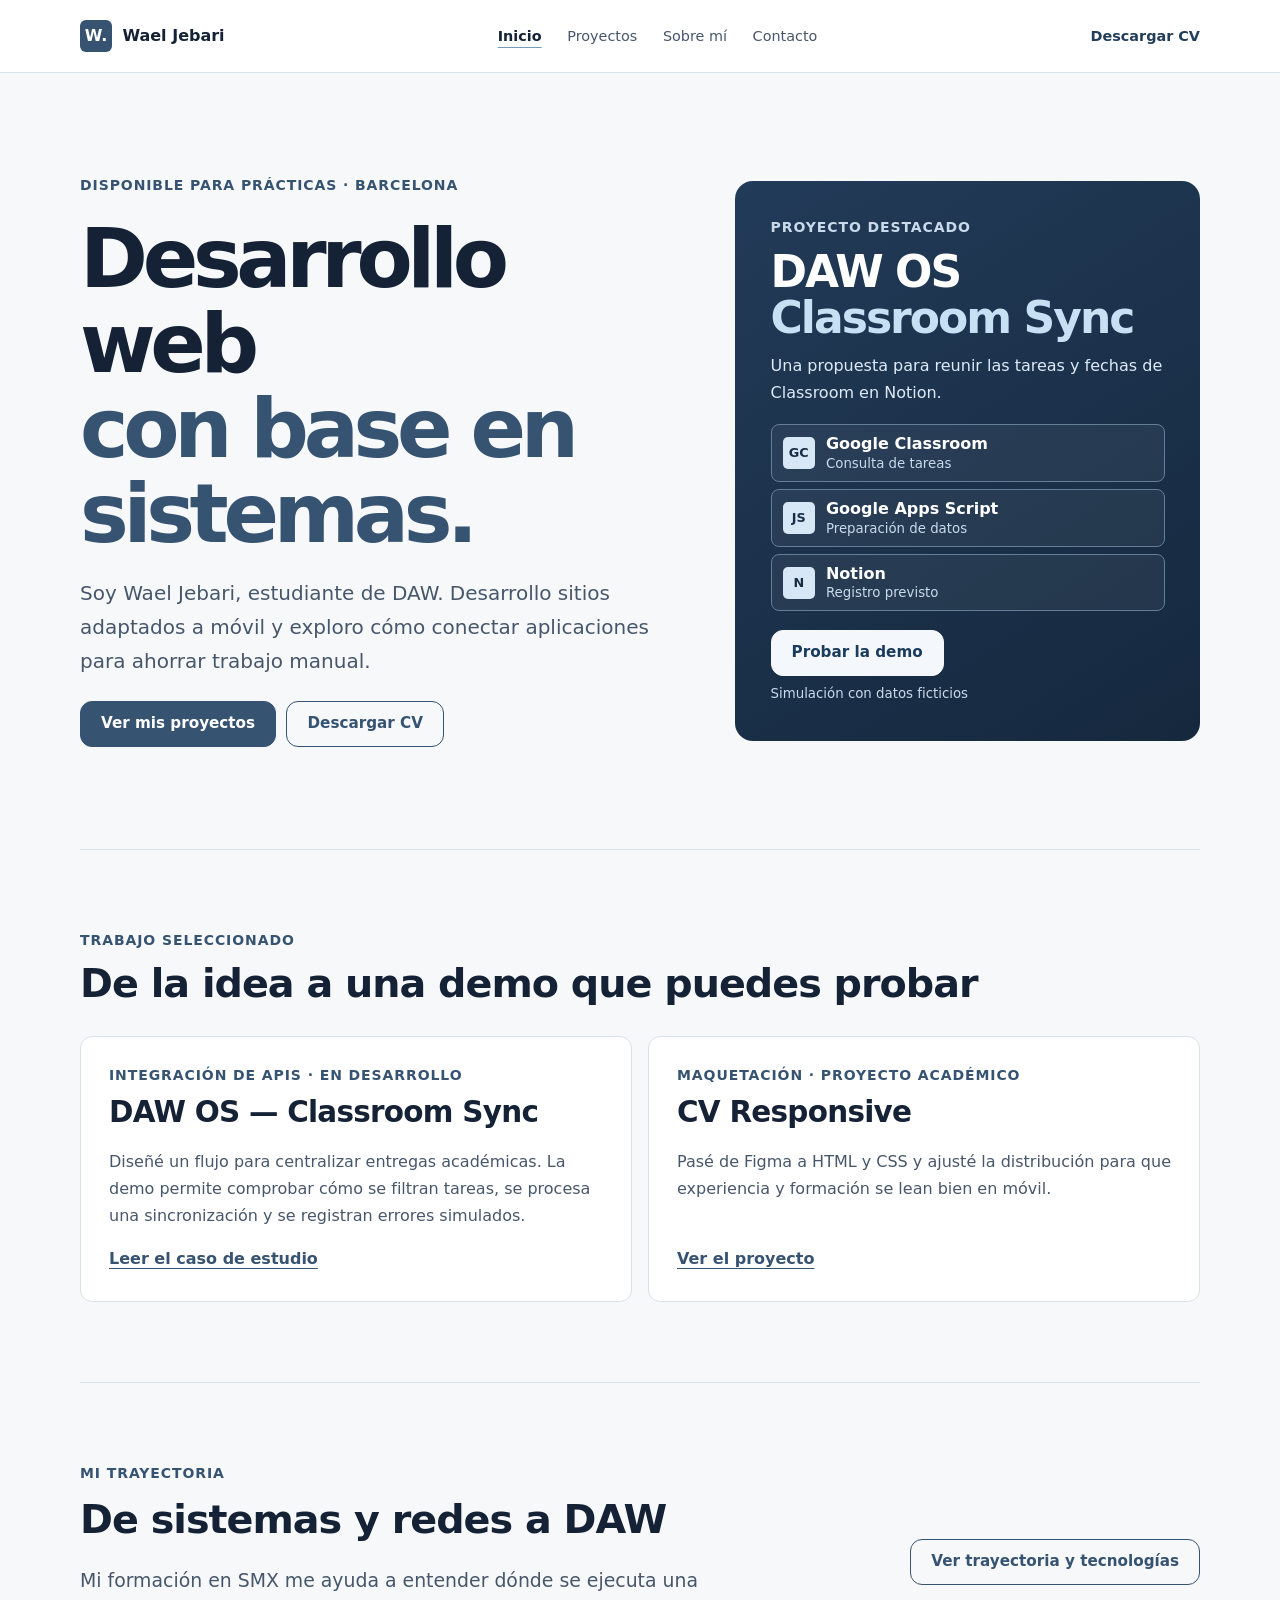
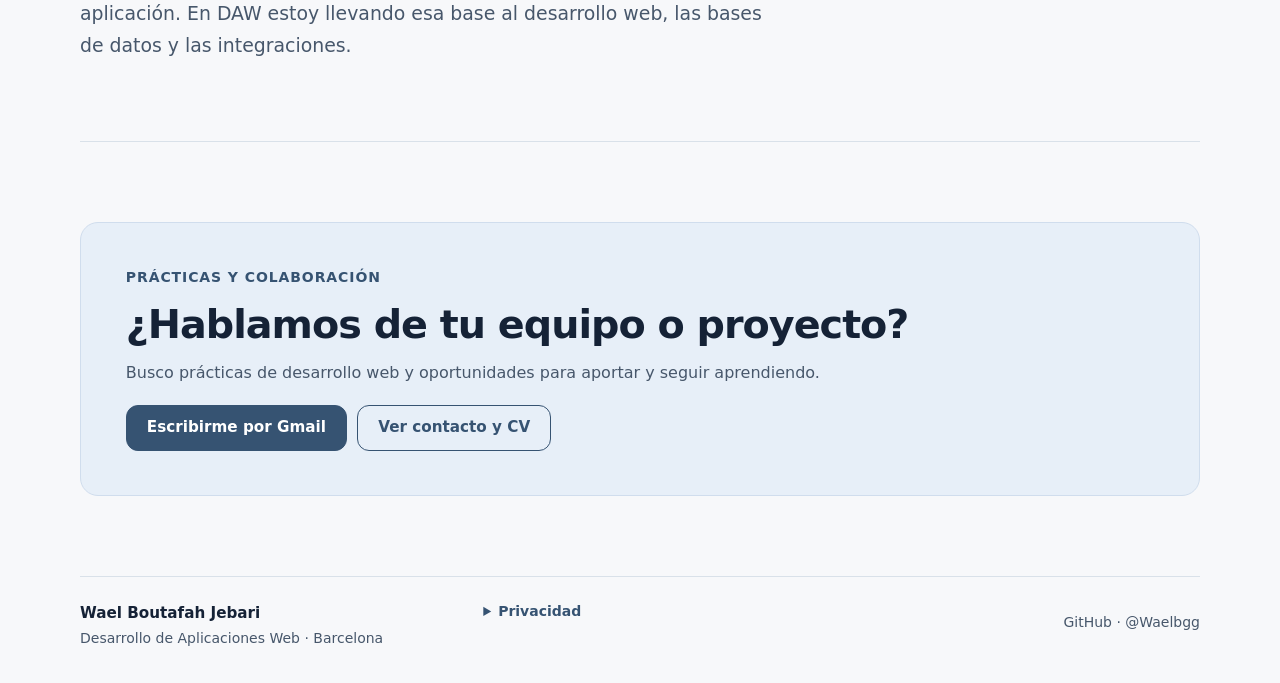
==== index.html @ 3c9a4f9f "Publica el estado actual del portfolio sin historial anterior" ====
<!doctype html>
<html lang="es">
<head>
  <meta charset="utf-8">
  <meta name="viewport" content="width=device-width, initial-scale=1">
  <meta name="description" content="Portafolio de Wael Boutafah Jebari, estudiante de Desarrollo de Aplicaciones Web (DAW) en Barcelona. Proyectos web, integración de APIs y prácticas.">
  <meta name="theme-color" content="#f7f8fa">
  <title>Portafolio de desarrollo web · Wael Boutafah Jebari</title>
  <link rel="canonical" href="https://waelbgg.github.io/">
  <link rel="stylesheet" href="./style.css">
  <link rel="stylesheet" href="./portfolio-pages.css">
</head>
<body>
  <a class="skip" href="#contenido">Saltar al contenido</a>
  <header class="top">
    <div class="wrap bar">
      <a class="brand" href="./"><span class="mark" aria-hidden="true">W.</span> Wael Jebari</a>
      <nav aria-label="Navegación principal"><a href="./" aria-current="page">Inicio</a><a href="./proyectos/">Proyectos</a><a href="./sobre-mi/">Sobre mí</a><a href="./contacto/">Contacto</a></nav>
      <a class="header-cv" href="./cv-wael-jebari.pdf?v=2" download>Descargar CV</a>
    </div>
  </header>
  <main id="contenido">

  <section class="wrap landing" id="inicio" aria-labelledby="titulo">
    <div class="landing-copy">
      <p class="eyebrow availability">Disponible para prácticas · Barcelona</p>
      <h1 id="titulo">Desarrollo web<br><em>con base en sistemas.</em></h1>
      <p class="intro">Soy Wael Jebari, estudiante de DAW. Desarrollo sitios adaptados a móvil y exploro cómo conectar aplicaciones para ahorrar trabajo manual.</p>
      <div class="actions">
        <a class="button primary" href="./proyectos/">Ver mis proyectos</a>
        <a class="button secondary" href="./cv-wael-jebari.pdf?v=2" download>Descargar CV</a>
      </div>
    </div>
    <article class="spotlight" aria-labelledby="spotlight-title">
      <p class="eyebrow">Proyecto destacado</p>
      <h2 id="spotlight-title">DAW OS<br><span>Classroom Sync</span></h2>
      <p>Una propuesta para reunir las tareas y fechas de Classroom en Notion.</p>
      <ol class="spotlight-flow" aria-label="Arquitectura prevista">
        <li><span aria-hidden="true">GC</span><div><strong>Google Classroom</strong><small>Consulta de tareas</small></div></li>
        <li><span aria-hidden="true">JS</span><div><strong>Google Apps Script</strong><small>Preparación de datos</small></div></li>
        <li><span aria-hidden="true">N</span><div><strong>Notion</strong><small>Registro previsto</small></div></li>
      </ol>
      <a class="button spotlight-button" href="./daw-os/#daw-demo">Probar la demo</a>
      <small class="spotlight-note">Simulación con datos ficticios</small>
    </article>
  </section>

  <section class="section wrap" id="proyectos" aria-labelledby="trabajo-titulo">
    <div class="section-head"><p class="eyebrow">Trabajo seleccionado</p><h2 id="trabajo-titulo">De la idea a una demo que puedes probar</h2></div>
    <div class="listing">
      <article class="panel story-card" id="daw-os">
        <p class="eyebrow">Integración de APIs · En desarrollo</p>
        <h3>DAW OS — Classroom Sync</h3>
        <p>Diseñé un flujo para centralizar entregas académicas. La demo permite comprobar cómo se filtran tareas, se procesa una sincronización y se registran errores simulados.</p>
        <a class="text-link" href="./daw-os/">Leer el caso de estudio</a>
      </article>
      <article class="panel story-card" id="cv-responsive">
        <p class="eyebrow">Maquetación · Proyecto académico</p>
        <h3>CV Responsive</h3>
        <p>Pasé de Figma a HTML y CSS y ajusté la distribución para que experiencia y formación se lean bien en móvil.</p>
        <a class="text-link" href="./proyectos/#cv-responsive">Ver el proyecto</a>
      </article>
    </div>
  </section>

  <section class="section wrap route-section" id="perfil" aria-labelledby="perfil-titulo">
    <div>
      <p class="eyebrow">Mi trayectoria</p>
      <h2 id="perfil-titulo">De sistemas y redes a DAW</h2>
      <p class="intro">Mi formación en SMX me ayuda a entender dónde se ejecuta una aplicación. En DAW estoy llevando esa base al desarrollo web, las bases de datos y las integraciones.</p>
    </div>
    <a class="button secondary" href="./sobre-mi/">Ver trayectoria y tecnologías</a>
  </section>

  <section class="section wrap" id="colaborar" aria-labelledby="colaborar-titulo">
    <div class="contact-callout">
      <div><p class="eyebrow">Prácticas y colaboración</p><h2 id="colaborar-titulo">¿Hablamos de tu equipo o proyecto?</h2><p>Busco prácticas de desarrollo web y oportunidades para aportar y seguir aprendiendo.</p></div>
      <div class="actions">
        <a class="button primary" href="https://mail.google.com/mail/?view=cm&amp;fs=1&amp;to=waelboutafah2007%40gmail.com" target="_blank" rel="noopener noreferrer">Escribirme por Gmail</a>
        <a class="button secondary" href="./contacto/">Ver contacto y CV</a>
      </div>
    </div>
  </section>

  </main>
  <footer class="wrap foot">
    <div><strong>Wael Boutafah Jebari</strong><p>Desarrollo de Aplicaciones Web · Barcelona</p></div>
    <details class="privacy"><summary>Privacidad</summary><p>La demo DAW OS utiliza datos ficticios. La foto de perfil se carga desde GitHub. Los enlaces externos tienen sus propias políticas de privacidad.</p></details>
    <a href="https://github.com/Waelbgg" target="_blank" rel="noopener noreferrer">GitHub · @Waelbgg</a>
  </footer>
  <script src="./portfolio.js" defer></script>
<script src="./enlaces-inicio.js" defer></script>
</body>
</html>
---- style.css ----
:root{color-scheme:light;--bg:#fafafa;--surface:#fff;--soft:#f1f5f9;--line:#e2e8f0;--fg:#1f2937;--muted:#596779;--accent:#3b506b;--accent-dark:#293c53;--sans:system-ui,-apple-system,"Segoe UI",sans-serif;--mono:ui-monospace,"Cascadia Code",monospace;--radius:8px}
*{box-sizing:border-box}
html{scroll-behavior:smooth;scroll-padding-top:6rem}
body{margin:0;background:var(--bg);color:var(--fg);font:1rem/1.7 var(--sans)}
a{color:inherit;text-decoration:none}
button,select{font:inherit}
:focus-visible{outline:2px solid var(--accent);outline-offset:4px}
h1,h2,h3,h4,h5,p,figure,dl,dd{margin:0}
h1,h2,h3,h4,h5{line-height:1.25;letter-spacing:-.025em}
.wrap{width:min(1120px,calc(100% - 3rem));margin-inline:auto}
.top{position:sticky;top:0;z-index:5;background:var(--bg);border-bottom:1px solid var(--line)}
.bar,.foot{display:flex;align-items:center;justify-content:space-between;gap:1.5rem;padding-block:1rem}
.brand{display:flex;align-items:center;gap:.65rem;font-weight:750;white-space:nowrap}
.mark{display:grid;place-items:center;width:2rem;height:2rem;background:var(--accent);color:#fff;border-radius:6px;font-weight:750}
nav{display:flex;flex-wrap:wrap;gap:clamp(.6rem,2.8vw,1.8rem);font-size:.9rem;color:var(--muted)}
nav a,.foot a{transition:color .25s ease}
nav a:hover,.foot a:hover{color:var(--accent-dark);text-decoration:underline;text-underline-offset:.3em}
.skip{position:fixed;z-index:10;top:.5rem;left:1rem;transform:translateY(-200%);background:var(--surface);padding:.5rem}
.skip:focus{transform:none}
.hero{display:grid;grid-template-columns:minmax(0,1.6fr) minmax(0,1fr);align-items:center;gap:clamp(2rem,6vw,5rem);padding-block:clamp(4rem,10vw,7rem)}
.eyebrow{font-size:.875rem;font-weight:650;color:var(--accent);letter-spacing:.045em;line-height:1.45;margin-bottom:.75rem}
h1{font-size:clamp(2.65rem,6.7vw,5.05rem);line-height:1.04;letter-spacing:-.065em;font-weight:730}
h1 em{font-style:normal;color:var(--accent);display:block}
.intro{font-size:clamp(1.05rem,1.6vw,1.18rem);color:var(--muted);max-width:57ch;margin-top:1.25rem}
.actions{display:flex;flex-wrap:wrap;gap:.65rem;margin-top:1.4rem}
.button{display:inline-flex;align-items:center;justify-content:center;min-height:46px;padding:.65rem 1.25rem;border-radius:var(--radius);font-weight:600;font-size:.95rem;line-height:1.4;border:1px solid var(--accent);text-align:center;cursor:pointer;transition:background-color .25s ease,border-color .25s ease,color .25s ease}
.primary{background:var(--accent);color:#fff}.primary:hover{background:var(--accent-dark);border-color:var(--accent-dark)}
.secondary{background:transparent;color:var(--accent)}.secondary:hover{background:var(--soft)}
.button:disabled{opacity:.6;cursor:wait}
.hero-note{padding:1.5rem 0 1.5rem 1.75rem;border-left:1px solid var(--line)}
.editorial{font-family:Georgia,"Times New Roman",serif;font-size:clamp(1.4rem,2.5vw,2rem);line-height:1.35;letter-spacing:-.035em}
.hero-note dl{margin-top:1.6rem}
.hero-note dl div{padding:.65rem 0;border-bottom:1px solid var(--line);display:grid;grid-template-columns:1fr;gap:.2rem}
.hero-note dt{font-size:.875rem;color:var(--muted)}.hero-note dd{font-weight:600}
.section{border-top:1px solid var(--line);padding-block:clamp(3rem,7vw,5rem)}
.section-head{margin-bottom:1.75rem}
.section-head .eyebrow{margin-bottom:.5rem}
.section-head>p:not(.eyebrow){color:var(--muted);margin-top:.65rem;max-width:65ch}
h2{font-size:clamp(2rem,4.2vw,3.1rem);font-weight:700}
h3{font-size:1.35rem}
.profile{display:grid;grid-template-columns:minmax(0,1fr) minmax(0,1.2fr);gap:clamp(1.5rem,8vw,6rem)}
.lede{color:var(--muted);font-size:1.18rem;max-width:40ch}
.timeline{list-style:none;border-left:1px solid #cbd5e1;padding:0 0 0 1.5rem;margin:0}
.timeline li{position:relative;margin-bottom:1.45rem}.timeline li:last-child{margin-bottom:0}
.timeline li::before{content:"";position:absolute;left:-1.75rem;top:.55rem;width:.45rem;height:.45rem;border-radius:50%;background:var(--accent)}
.timeline span{color:var(--accent);font-size:.875rem;font-weight:650}.timeline h3{margin-top:.3rem}
.timeline p,.panel p:not(.eyebrow){margin-top:.5rem;color:var(--muted)}
.grid,.work{display:grid;gap:1.5rem}.grid{grid-template-columns:repeat(3,minmax(0,1fr))}.work{grid-template-columns:repeat(2,minmax(0,1fr))}
.panel,.collaborate{min-width:0;background:var(--surface);border:1px solid var(--line);border-radius:var(--radius);padding:clamp(1rem,3vw,1.75rem)}
.work>.panel{transition:border-color .25s ease}
.work>.panel:hover{border-color:#aab8c8}
.tags{display:flex;flex-wrap:wrap;gap:.4rem;list-style:none;padding:0;margin:1rem 0 0}
.tags li{border:1px solid var(--line);border-radius:6px;padding:.22rem .6rem;color:var(--accent);font-size:.875rem;background:var(--bg)}
.project-link{margin-top:1.2rem}
.project-card{grid-column:1/-1}
.project-overview,.project-notes{display:grid;grid-template-columns:repeat(2,minmax(0,1fr));gap:clamp(1rem,3vw,2rem)}
.project-overview{align-items:center}
.project-card h3{font-size:clamp(1.5rem,2.7vw,2rem)}
.project-preview{display:block;width:100%;height:auto;border:1px solid var(--line);border-radius:var(--radius)}
.project-details{margin-top:1rem;border-top:1px solid var(--line);padding-top:.8rem}
summary{color:var(--accent);font-weight:650;cursor:pointer;min-height:44px;display:list-item;padding:.6rem 0;line-height:1.45}
summary:hover{color:var(--accent-dark)}
.project-notes{margin-top:.75rem}
.project-notes h4{font-size:1rem}
.collaborate{display:flex;align-items:center;justify-content:space-between;gap:1.5rem;background:var(--soft)}
.collaborate .button{flex-shrink:0}
.contact-note{font-size:.9rem;color:var(--muted);margin-top:1rem;max-width:60ch}
.foot{align-items:flex-start;border-top:1px solid var(--line);color:var(--muted);font-size:.875rem;padding-block:1.5rem 2rem}
.foot strong{color:var(--fg);font-size:.95rem}.foot a{white-space:nowrap;padding:.6rem 0}
.privacy{max-width:30rem;flex:1}.privacy summary{padding-top:0;min-height:32px}
.daw{min-width:0;border-top:3px solid var(--accent)}
.daw h4{font-size:1.15rem;line-height:1.3}.daw h5{font-size:1rem}
.daw code{color:var(--accent);overflow-wrap:anywhere}
.daw-status,.daw-dashboard{padding:clamp(.85rem,2.5vw,1.35rem);border:1px solid var(--line);border-radius:var(--radius);background:var(--soft);min-width:0}
.daw-status .eyebrow,.daw-section .eyebrow{margin-bottom:.5rem}
.daw-section{margin-top:.6rem;padding-top:.8rem}
.daw-flow{list-style:none;margin:1.1rem 0;padding:0;display:grid;grid-template-columns:repeat(4,minmax(0,1fr));gap:1.25rem}
.daw-flow li{position:relative;display:flex;flex-direction:column;gap:.4rem;padding:.8rem;border:1px solid var(--line);background:var(--surface);border-radius:var(--radius);overflow-wrap:anywhere}
.daw-flow li:not(:last-child)::after{content:"";position:absolute;left:100%;top:50%;width:1.25rem;border-top:1px solid #aab8c8}
.daw-flow strong{line-height:1.3}
.daw-flow small,.daw-label,.daw-stats span{color:var(--muted);font-size:.875rem}
.daw-icon{width:fit-content;border:1px solid var(--line);border-radius:6px;color:var(--accent);font-weight:700;font-size:.85rem;padding:.25rem .5rem;background:var(--soft)}
.daw-dashboard{margin-top:1.15rem;background:var(--bg)}
.daw-toolbar{display:flex;justify-content:space-between;align-items:center;gap:.75rem;flex-wrap:wrap}
.daw-toolbar>div{display:grid;gap:.2rem;min-width:0}
.daw-stats{display:grid;grid-template-columns:repeat(4,minmax(0,1fr));gap:.6rem;margin-top:1rem}
.daw-stats div{display:grid;gap:.25rem;padding:.75rem;background:var(--surface);border:1px solid var(--line);border-radius:var(--radius)}
.daw-stats strong{font-size:1.75rem;font-weight:700;color:var(--accent);font-variant-numeric:tabular-nums}
.daw-last{font-size:.875rem}
.daw-filter{margin-top:1.25rem;margin-bottom:.65rem}
.daw-filter label{display:flex;align-items:center;gap:.5rem;color:var(--muted);font-size:.875rem;max-width:100%}
.daw select{appearance:none;color:var(--fg);background:var(--surface);border:1px solid #b8c3cf;border-radius:6px;padding:.45rem 2rem .45rem .65rem;max-width:100%;cursor:pointer;background-image:url("data:image/svg+xml,%3Csvg xmlns='http://www.w3.org/2000/svg' width='16' height='16' viewBox='0 0 16 16'%3E%3Cpath d='m4 6 4 4 4-4' fill='none' stroke='%233b506b' stroke-width='1.5'/%3E%3C/svg%3E");background-repeat:no-repeat;background-position:right .55rem center}
.daw-table{border-collapse:collapse;width:100%;text-align:left;font-size:.9rem;table-layout:fixed}
.daw-table th:first-child{width:36%}.daw-table th:nth-child(2){width:26%}.daw-table th:nth-child(3){width:18%}
.daw-table th,.daw-table td{padding:.7rem .5rem;border-bottom:1px solid var(--line);vertical-align:top;overflow-wrap:anywhere}
.daw-table th{font-weight:650;color:var(--muted)}
.daw-table small{display:block;color:var(--muted);font:.8rem var(--mono)}
.daw-badge{display:inline-block;border:1px solid currentColor;border-radius:6px;padding:.15rem .4rem;font-size:.84rem;line-height:1.5;overflow-wrap:anywhere}
.daw-badge.synced{color:#256044;background:#edf7ef}
.daw-badge.pending{color:#80560d;background:#fff8e7}
.daw-badge.error{color:#8d3540;background:#fceef0}
.daw-activity{margin-top:1.35rem;border:1px solid var(--line);border-radius:var(--radius);padding:.8rem;background:var(--surface)}
.daw-activity ol{margin:.7rem 0 0;padding:0;list-style:none;max-height:14rem;overflow:auto;font:.85rem/1.6 var(--mono)}
.daw-activity li{padding:.4rem 0;border-bottom:1px solid var(--line);overflow-wrap:anywhere}
.daw-activity time{color:var(--accent);margin-right:.6rem}
.daw-roadmap{margin-top:1rem}
@media(max-width:820px){.hero{grid-template-columns:1fr;gap:1.8rem}.hero-note{padding:1.1rem 0 0;border-left:0;border-top:1px solid var(--line)}.hero-note dl{display:grid;grid-template-columns:repeat(3,minmax(0,1fr));gap:1rem}.grid{grid-template-columns:repeat(2,minmax(0,1fr))}.project-overview,.project-notes,.profile{grid-template-columns:1fr}.daw-flow{grid-template-columns:repeat(2,minmax(0,1fr));gap:1rem}.daw-flow li:nth-child(2)::after{display:none}.daw-stats{grid-template-columns:repeat(2,minmax(0,1fr))}.collaborate{align-items:flex-start;flex-direction:column}}
@media(max-width:620px){html{scroll-padding-top:8rem}.wrap{width:calc(100% - 2rem)}.bar{align-items:flex-start;flex-direction:column;gap:.5rem;padding-block:.65rem}nav{gap:.65rem 1rem;font-size:.875rem}.hero{padding-block:3rem}.hero-note dl{grid-template-columns:1fr;gap:0}.grid,.work{grid-template-columns:1fr}.foot{flex-direction:column;gap:.7rem}.daw-flow{grid-template-columns:1fr;gap:1rem}.daw-flow li:not(:last-child)::after{display:block;left:50%;top:100%;width:0;height:1rem;border-top:0;border-left:1px solid #aab8c8}.daw-table,.daw-table tbody,.daw-table tr,.daw-table td{display:block;width:100%}.daw-table thead{position:absolute;width:1px;height:1px;overflow:hidden;clip-path:inset(50%)}.daw-table tr{padding:.5rem;border:1px solid var(--line);border-radius:6px;margin-bottom:.5rem;background:var(--surface)}.daw-table td{border:0;padding:.25rem;display:grid;grid-template-columns:minmax(5rem,1fr) minmax(0,1.6fr);gap:.4rem}.daw-table td::before{content:attr(data-label);color:var(--muted)}.daw-table td:first-child{font-weight:600}.daw-table td[colspan]{display:block}.daw-table td[colspan]::before{content:none}.daw-badge{width:fit-content}.button{max-width:100%;overflow-wrap:anywhere}}
@media(prefers-reduced-motion:reduce){*,*::before,*::after{animation:none!important;transition:none!important;scroll-behavior:auto!important}}
.ai-tools{display:flex;flex-wrap:wrap;gap:.55rem;margin:1.15rem 0 0;padding:0;list-style:none}
.ai-tools li{display:flex;align-items:center;gap:.55rem;min-width:0;border:1px solid var(--line);border-radius:var(--radius);padding:.5rem .7rem;font-size:.875rem;font-weight:600;background:var(--bg)}
.ai-tools img{display:block;width:26px;height:26px;object-fit:contain;flex-shrink:0}
.cv-card{display:grid;grid-template-columns:minmax(0,1.4fr) minmax(0,.8fr);gap:clamp(1.2rem,4vw,3rem);align-items:center}
.cv-copy h3{font-size:clamp(1.5rem,3vw,2rem)}
.cv-preview-link{display:flex;flex-direction:column;gap:.6rem;align-items:center;max-width:280px;width:100%;justify-self:center;font-size:.875rem;color:var(--accent);font-weight:600}
.cv-preview-link img{display:block;width:100%;height:auto;border:1px solid var(--line);border-radius:var(--radius)}
.cv-preview-link:hover span{text-decoration:underline;text-underline-offset:.25em}
.cv-privacy{margin-top:1.5rem}
.github-profile{flex-shrink:0;display:flex;flex-direction:column;gap:1rem;background:var(--surface);border:1px solid var(--line);border-radius:var(--radius);padding:1.15rem;max-width:100%}
.github-identity{display:flex;align-items:center;gap:.8rem}
.github-identity small{display:block;color:var(--muted);font-size:.875rem}
.github-avatar{width:64px;height:64px;border-radius:50%;background:var(--soft);border:1px solid var(--line);position:relative;overflow:hidden;display:grid;place-items:center;color:var(--accent);font-weight:700;flex-shrink:0}
.github-avatar img{position:absolute;inset:0;width:100%;height:100%;object-fit:cover}
.github-avatar img[hidden]{display:none}
.contact-copy{min-width:0}
.contact-links{display:flex;flex-wrap:wrap;gap:.75rem;margin-top:1.4rem}
.contact-link{display:flex;flex-direction:column;gap:.2rem;padding:.75rem 1rem;border:1px solid var(--line);background:var(--surface);border-radius:var(--radius);color:var(--accent);max-width:100%;overflow-wrap:anywhere;transition:background-color .25s ease,border-color .25s ease}
.contact-link span{color:var(--muted);font-size:.875rem}
.contact-link strong{font-size:.95rem}
.contact-link:hover{border-color:var(--accent);background:var(--bg)}
@media(max-width:620px){.cv-card{grid-template-columns:1fr}.github-profile{width:100%}.ai-tools li{flex-wrap:wrap}.cv-preview-link{max-width:240px}}
---- portfolio-pages.css ----
:root {
  --bg: #f7f8fa;
  --soft: #edf2f7;
  --line: #d9e1e9;
  --fg: #152236;
  --muted: #47576b;
  --accent: #365372;
  --accent-dark: #223e5a;
  --radius: 12px;
}

.top { background: #fff; }
.bar { gap: 1.25rem; min-height: 72px; padding-block: .7rem; }
.bar nav { gap: .25rem clamp(.65rem, 2vw, 1.6rem); align-items: center; }
.bar nav a, .header-cv { display: inline-flex; align-items: center; min-height: 40px; }
.bar nav a[aria-current="page"] {
  color: var(--fg);
  font-weight: 700;
  text-decoration: underline;
  text-underline-offset: .4em;
  text-decoration-color: #799bbb;
}
.header-cv { color: var(--accent-dark); font-size: .9rem; font-weight: 650; white-space: nowrap; }
.header-cv:hover, .text-link:hover { color: #122c49; }
.eyebrow {
  text-transform: uppercase;
  font-size: .875rem;
  font-weight: 700;
  letter-spacing: .065em;
}

.landing {
  display: grid;
  align-items: center;
  grid-template-columns: minmax(0, 1.12fr) minmax(0, .88fr);
  gap: clamp(1.75rem, 5vw, 4.5rem);
  padding-block: clamp(3.25rem, 8vw, 7rem);
}
.landing h1 { font-size: clamp(3rem, 6.4vw, 5.25rem); }
.landing .intro, .inner-intro .intro { max-width: 52ch; font-size: clamp(1.0625rem, 1.9vw, 1.25rem); }
.availability { margin-bottom: 1.25rem; }
.spotlight {
  background: linear-gradient(148deg, #223b58, #15283e);
  color: #fff;
  border-radius: 18px;
  padding: clamp(1.3rem, 3.3vw, 2.2rem);
}
.spotlight .eyebrow, .spotlight small { color: #c8daeb; }
.spotlight h2 { margin: 0 0 .65rem; font-size: clamp(1.95rem, 3.5vw, 2.75rem); letter-spacing: -.045em; line-height: 1.05; }
.spotlight h2 span { color: #c7e0f4; }
.spotlight p:not(.eyebrow) { color: #deebf9; }
.spotlight-flow { list-style: none; padding: 0; margin: 1.15rem 0; display: grid; gap: .45rem; }
.spotlight-flow li {
  display: flex;
  align-items: center;
  gap: .7rem;
  padding: .5rem .7rem;
  border: 1px solid #647e98;
  border-radius: 8px;
  background: #ffffff0d;
  line-height: 1.35;
}
.spotlight-flow li > span {
  display: grid;
  place-items: center;
  width: 2rem;
  aspect-ratio: 1;
  flex: none;
  border-radius: 5px;
  background: #d7e7f6;
  color: #182d45;
  font-size: .8rem;
  font-weight: 750;
}
.spotlight-flow strong, .spotlight-flow small { display: block; }
.spotlight-button { background: #f4f8fc; border-color: #f4f8fc; color: #1b3c5d; }
.spotlight-button:hover { background: #dcebf8; border-color: #dcebf8; }
.spotlight-note { display: block; margin-top: .45rem; }

.section-head h2, .route-section h2, .contact-callout h2 { font-size: clamp(1.65rem, 3.1vw, 2.55rem); }
.listing { display: grid; grid-template-columns: repeat(2, minmax(0, 1fr)); gap: 1rem; }
.story-card { display: flex; flex-direction: column; align-items: flex-start; gap: .55rem; }
.story-card .eyebrow { margin-bottom: 0; }
.story-card h3, .project-card h2 { font-size: clamp(1.3rem, 2.3vw, 1.9rem); }
.story-card p:not(.eyebrow) { flex: 1; }
.text-link { color: var(--accent); text-decoration: underline; text-underline-offset: .24em; font-weight: 700; }
.story-card .text-link { margin-top: .45rem; }
.route-section { display: grid; grid-template-columns: minmax(0, 1fr) auto; align-items: center; gap: 1.5rem; }
.contact-callout { display: grid; gap: .75rem; background: #e7eff8; padding: clamp(1.3rem, 4vw, 2.8rem); border: 1px solid #d0dded; border-radius: 18px; }
.contact-callout p:not(.eyebrow) { margin-top: .6rem; color: var(--muted); }
.contact-callout .actions { margin-top: .4rem; }

.inner-intro { padding-block: clamp(2.9rem, 7vw, 5.8rem) clamp(2.25rem, 4vw, 3.75rem); }
.inner-intro h1 { font-size: clamp(2.6rem, 5.9vw, 4.65rem); }
.project-list { display: grid; gap: 1.15rem; padding-bottom: clamp(2.25rem, 6vw, 5rem); }
.project-feature { display: grid; gap: 1.1rem; grid-template-columns: minmax(0, 1.65fr) minmax(0, 1fr); align-items: center; }
.project-fact { font-weight: 650; }
.project-diagram { padding: 1.1rem 1.3rem; background: #e7eff8; border-radius: var(--radius); }
.project-diagram ol { margin: 0; padding-left: 1.3rem; display: grid; gap: .35rem; }
.route-timeline { max-width: 53rem; }
.route-section .ai-tools { margin-top: 0; max-width: 24rem; }
.contact-layout { display: grid; grid-template-columns: minmax(0, 1.2fr) minmax(0, .8fr); gap: 1rem; padding-bottom: clamp(2rem, 5vw, 4rem); align-items: stretch; }
.contact-channels { display: grid; gap: .75rem; }
.contact-layout .contact-link { overflow-wrap: anywhere; }
.contact-layout .contact-link strong { font-size: 1rem; }
.contact-profile { display: grid; align-content: center; justify-items: start; gap: .8rem; min-width: 0; }
.contact-profile .github-avatar { flex: none; }
.contact-profile .github-identity { margin-bottom: 0; }

.case-layout { padding-block: clamp(1.8rem, 4.5vw, 4.25rem); }
.case-layout .back-link { display: inline-block; margin-bottom: 1.15rem; }
.case-layout h1 { font-size: clamp(2.15rem, 4.9vw, 3.85rem); }
.case-layout h3 { font-size: 1.15rem; }
.case-layout .project-notes h3 { font-size: 1rem; }
.case-layout .project-details[open] { margin-top: 1.15rem; }
.foot { border-top: 1px solid var(--line); }

@media (max-width: 800px) {
  .landing, .project-feature { grid-template-columns: 1fr; }
  .spotlight { max-width: 37rem; }
  .route-section { grid-template-columns: 1fr; }
  .route-section > .button { justify-self: start; }
}

@media (max-width: 620px) {
  .bar { display: grid; grid-template-columns: 1fr auto; align-items: center; gap: .25rem 1rem; }
  .bar nav { grid-column: 1 / -1; grid-row: 2; justify-content: space-between; }
  .bar nav a, .header-cv { min-height: 44px; }
  .header-cv { grid-column: 2; grid-row: 1; }
  .landing { padding-block: 2.7rem; }
  .landing h1 { font-size: clamp(2.55rem, 9vw, 3.8rem); }
  .listing, .contact-layout { grid-template-columns: 1fr; }
  .contact-profile h2 { font-size: 1.3rem; }
  .foot { align-items: flex-start; }
}

@media (prefers-reduced-motion: reduce) {
  html { scroll-behavior: auto; }
}
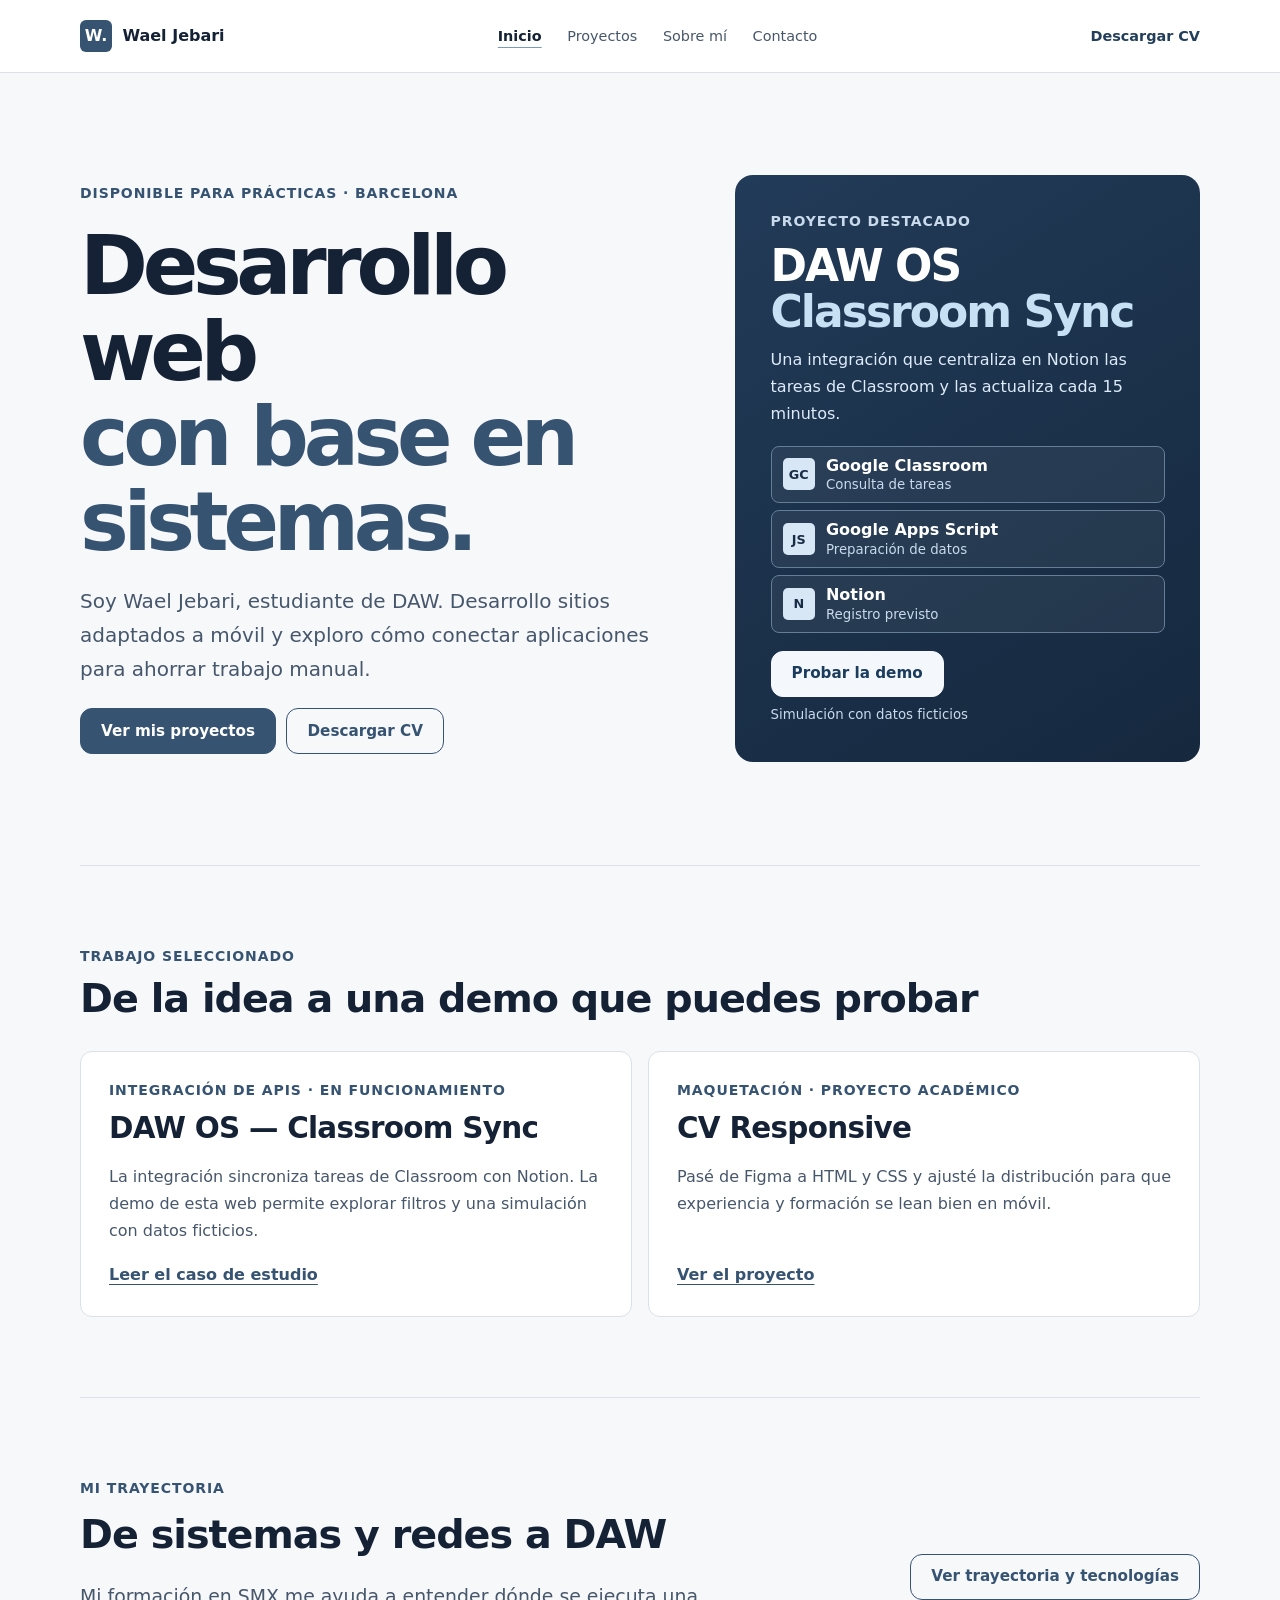
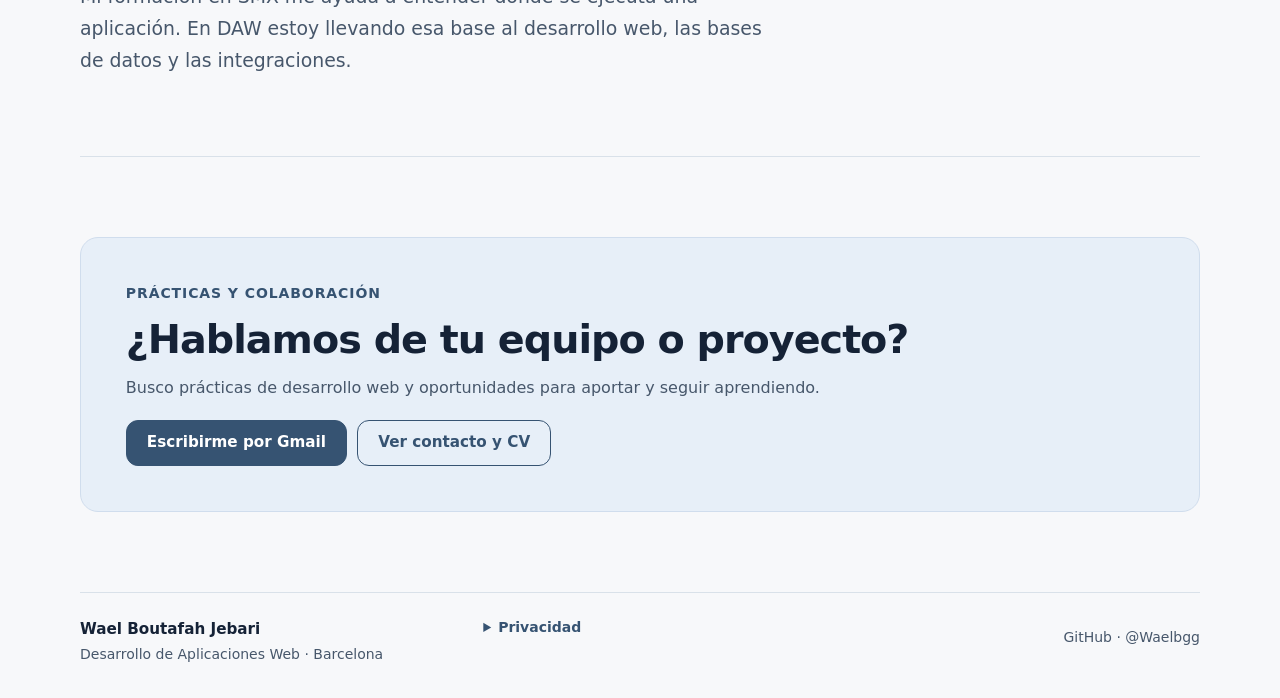
==== commit 519a8139: "Document active Classroom Sync integration" ====
--- a/index.html
+++ b/index.html
@@ -34,7 +34,7 @@
     <article class="spotlight" aria-labelledby="spotlight-title">
       <p class="eyebrow">Proyecto destacado</p>
       <h2 id="spotlight-title">DAW OS<br><span>Classroom Sync</span></h2>
-      <p>Una propuesta para reunir las tareas y fechas de Classroom en Notion.</p>
+      <p>Una integración que centraliza en Notion las tareas de Classroom y las actualiza cada 15 minutos.</p>
       <ol class="spotlight-flow" aria-label="Arquitectura prevista">
         <li><span aria-hidden="true">GC</span><div><strong>Google Classroom</strong><small>Consulta de tareas</small></div></li>
         <li><span aria-hidden="true">JS</span><div><strong>Google Apps Script</strong><small>Preparación de datos</small></div></li>
@@ -49,9 +49,9 @@
     <div class="section-head"><p class="eyebrow">Trabajo seleccionado</p><h2 id="trabajo-titulo">De la idea a una demo que puedes probar</h2></div>
     <div class="listing">
       <article class="panel story-card" id="daw-os">
-        <p class="eyebrow">Integración de APIs · En desarrollo</p>
+        <p class="eyebrow">Integración de APIs · En funcionamiento</p>
         <h3>DAW OS — Classroom Sync</h3>
-        <p>Diseñé un flujo para centralizar entregas académicas. La demo permite comprobar cómo se filtran tareas, se procesa una sincronización y se registran errores simulados.</p>
+        <p>La integración sincroniza tareas de Classroom con Notion. La demo de esta web permite explorar filtros y una simulación con datos ficticios.</p>
         <a class="text-link" href="./daw-os/">Leer el caso de estudio</a>
       </article>
       <article class="panel story-card" id="cv-responsive">
